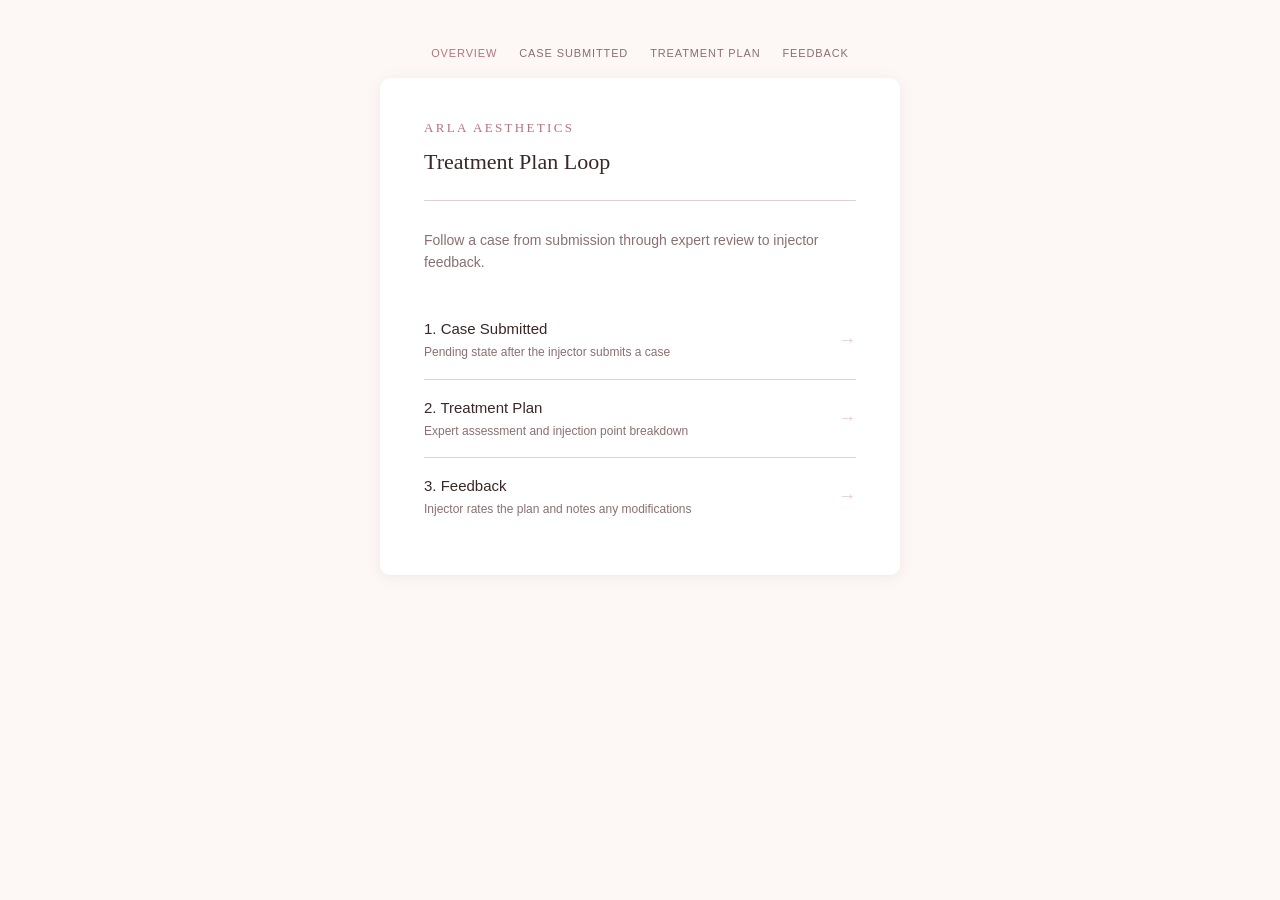
==== index.html @ d1d21cfb "free navigation between all screens" ====
<!DOCTYPE html>
<html lang="en">
<head>
  <meta charset="UTF-8" />
  <meta name="viewport" content="width=device-width, initial-scale=1.0" />
  <title>Treatment Plan Loop — Arla Aesthetics</title>
  <link rel="stylesheet" href="style.css" />
</head>
<body>
  <div class="page-stack">
  <nav class="proto-nav">
    <a href="index.html" class="active">Overview</a>
    <a href="case-submitted.html">Case Submitted</a>
    <a href="treatment-plan.html">Treatment Plan</a>
    <a href="feedback.html">Feedback</a>
  </nav>
  <div class="card">
    <p class="brand">Arla Aesthetics</p>
    <h1>Treatment Plan Loop</h1>
    <p style="color: var(--color-text-muted); font-size: 14px; margin-bottom: 28px;">
      Follow a case from submission through expert review to injector feedback.
    </p>
    <ol class="screen-list">
      <li>
        <a href="case-submitted.html">
          <div>
            <div class="screen-name">1. Case Submitted</div>
            <div class="screen-desc">Pending state after the injector submits a case</div>
          </div>
          <span class="screen-arrow">→</span>
        </a>
      </li>
      <li>
        <a href="treatment-plan.html">
          <div>
            <div class="screen-name">2. Treatment Plan</div>
            <div class="screen-desc">Expert assessment and injection point breakdown</div>
          </div>
          <span class="screen-arrow">→</span>
        </a>
      </li>
      <li>
        <a href="feedback.html">
          <div>
            <div class="screen-name">3. Feedback</div>
            <div class="screen-desc">Injector rates the plan and notes any modifications</div>
          </div>
          <span class="screen-arrow">→</span>
        </a>
      </li>
    </ol>
  </div>
  </div>
</body>
</html>
---- style.css ----
/* Arla Aesthetics — shared styles */

*, *::before, *::after {
  box-sizing: border-box;
  margin: 0;
  padding: 0;
}

:root {
  --color-bg: #fdf8f6;
  --color-card: #ffffff;
  --color-rose: #b5737a;
  --color-rose-light: #e8c8cb;
  --color-rose-pale: #f7eeef;
  --color-text: #3a2828;
  --color-text-muted: #8a7070;
  --color-border: #e2d0d1;
  --color-error: #c0392b;
  --color-error-bg: #fdf0ef;
  --radius: 10px;
  --shadow: 0 2px 16px rgba(90, 40, 40, 0.08);
}

body {
  background-color: var(--color-bg);
  color: var(--color-text);
  font-family: -apple-system, BlinkMacSystemFont, 'Segoe UI', sans-serif;
  font-size: 15px;
  line-height: 1.6;
  min-height: 100vh;
  display: flex;
  align-items: flex-start;
  justify-content: center;
  padding: 40px 16px 60px;
}

/* ── Card ── */
.card {
  background: var(--color-card);
  border-radius: var(--radius);
  box-shadow: var(--shadow);
  padding: 40px 44px;
  width: 100%;
  max-width: 520px;
}

/* ── Header ── */
.brand {
  font-family: Georgia, 'Times New Roman', serif;
  font-size: 13px;
  letter-spacing: 0.18em;
  text-transform: uppercase;
  color: var(--color-rose);
  margin-bottom: 6px;
}

h1 {
  font-family: Georgia, 'Times New Roman', serif;
  font-size: 22px;
  font-weight: normal;
  color: var(--color-text);
  margin-bottom: 28px;
  padding-bottom: 20px;
  border-bottom: 1px solid var(--color-border);
}

/* ── Step indicator ── */
.step-indicator {
  display: flex;
  align-items: center;
  gap: 12px;
  margin-bottom: 24px;
}

.step-label {
  font-size: 11px;
  text-transform: uppercase;
  letter-spacing: 0.1em;
  color: var(--color-text-muted);
  white-space: nowrap;
}

.step-bar {
  flex: 1;
  height: 4px;
  background: var(--color-rose-light);
  border-radius: 2px;
  overflow: hidden;
}

.step-bar-fill {
  height: 100%;
  width: 50%;
  background: var(--color-rose);
  border-radius: 2px;
}

/* ── Form ── */
.field {
  margin-bottom: 20px;
}

label {
  display: block;
  font-size: 12px;
  letter-spacing: 0.08em;
  text-transform: uppercase;
  color: var(--color-text-muted);
  margin-bottom: 6px;
}

input,
select,
textarea {
  width: 100%;
  padding: 10px 14px;
  border: 1.5px solid var(--color-border);
  border-radius: 7px;
  background: var(--color-bg);
  color: var(--color-text);
  font-size: 15px;
  font-family: inherit;
  transition: border-color 0.18s, box-shadow 0.18s;
  outline: none;
  appearance: none;
  -webkit-appearance: none;
}

input:focus,
select:focus,
textarea:focus {
  border-color: var(--color-rose);
  box-shadow: 0 0 0 3px rgba(181, 115, 122, 0.12);
}

select {
  background-image: url("data:image/svg+xml,%3Csvg xmlns='http://www.w3.org/2000/svg' width='12' height='8' viewBox='0 0 12 8'%3E%3Cpath d='M1 1l5 5 5-5' stroke='%238a7070' stroke-width='1.5' fill='none' stroke-linecap='round'/%3E%3C/svg%3E");
  background-repeat: no-repeat;
  background-position: right 14px center;
  padding-right: 36px;
  cursor: pointer;
}

textarea {
  resize: vertical;
  min-height: 90px;
}

/* ── Validation error states ── */
input.invalid,
select.invalid,
textarea.invalid {
  border-color: var(--color-error);
  background-color: var(--color-error-bg);
}

.error-msg {
  display: none;
  font-size: 12px;
  color: var(--color-error);
  margin-top: 5px;
}

.error-msg.visible {
  display: block;
}

/* ── Buttons ── */
.btn {
  display: inline-block;
  padding: 11px 28px;
  border-radius: 7px;
  font-size: 14px;
  font-family: inherit;
  cursor: pointer;
  border: none;
  transition: background 0.18s, color 0.18s, transform 0.1s;
}

.btn:active {
  transform: scale(0.98);
}

.btn-primary {
  background: var(--color-rose);
  color: #fff;
  width: 100%;
  margin-top: 8px;
  letter-spacing: 0.04em;
}

.btn-primary:hover {
  background: #a0666c;
}

.btn-secondary {
  background: transparent;
  color: var(--color-rose);
  border: 1.5px solid var(--color-rose-light);
  margin-right: 10px;
}

.btn-secondary:hover {
  background: var(--color-rose-pale);
}

/* ── Confirmation page ── */
.confirm-summary {
  background: var(--color-rose-pale);
  border-radius: 8px;
  padding: 20px 24px;
  margin-bottom: 28px;
}

.confirm-row {
  display: flex;
  justify-content: space-between;
  align-items: baseline;
  padding: 8px 0;
  border-bottom: 1px solid var(--color-rose-light);
}

.confirm-row:last-child {
  border-bottom: none;
}

.confirm-label {
  font-size: 11px;
  text-transform: uppercase;
  letter-spacing: 0.08em;
  color: var(--color-text-muted);
  min-width: 120px;
}

.confirm-value {
  font-size: 15px;
  color: var(--color-text);
  text-align: right;
  flex: 1;
  padding-left: 12px;
  word-break: break-word;
}

/* Chief complaint spans full width on confirm */
.confirm-row.complaint-row {
  flex-direction: column;
  gap: 6px;
}

.confirm-row.complaint-row .confirm-value {
  text-align: left;
  padding-left: 0;
}

.action-row {
  display: flex;
  justify-content: flex-end;
  align-items: center;
  gap: 10px;
}

/* ── Divider ── */
.divider {
  border: none;
  border-top: 1px solid var(--color-border);
  margin: 24px 0;
}

/* ── Prototype nav ── */
.page-stack {
  display: flex;
  flex-direction: column;
  width: 100%;
  max-width: 520px;
}

.proto-nav {
  display: flex;
  justify-content: center;
  flex-wrap: wrap;
  gap: 2px;
  margin-bottom: 10px;
}

.proto-nav a {
  font-size: 11px;
  text-transform: uppercase;
  letter-spacing: 0.08em;
  color: var(--color-text-muted);
  text-decoration: none;
  padding: 5px 10px;
  border-radius: 5px;
  transition: color 0.15s, background 0.15s;
}

.proto-nav a:hover {
  color: var(--color-rose);
  background: var(--color-rose-pale);
}

.proto-nav a.active {
  color: var(--color-rose);
}

/* ── Treatment Plan Loop ── */

.screen-list {
  list-style: none;
  padding: 0;
  margin: 0;
}

.screen-list li {
  border-bottom: 1px solid var(--color-border);
}

.screen-list li:last-child {
  border-bottom: none;
}

.screen-list a {
  display: flex;
  align-items: center;
  justify-content: space-between;
  padding: 16px 0;
  color: var(--color-text);
  text-decoration: none;
  gap: 12px;
}

.screen-name {
  font-size: 15px;
}

.screen-desc {
  font-size: 12px;
  color: var(--color-text-muted);
  margin-top: 2px;
}

.screen-arrow {
  color: var(--color-rose-light);
  font-size: 18px;
  flex-shrink: 0;
  transition: color 0.15s;
}

.screen-list a:hover .screen-arrow {
  color: var(--color-rose);
}

.status-badge {
  display: inline-block;
  font-size: 11px;
  letter-spacing: 0.08em;
  text-transform: uppercase;
  padding: 4px 12px;
  border-radius: 20px;
  margin-bottom: 24px;
}

.status-pending {
  background: var(--color-rose-pale);
  color: var(--color-rose);
  border: 1px solid var(--color-rose-light);
}

.section-heading {
  font-size: 12px;
  text-transform: uppercase;
  letter-spacing: 0.1em;
  color: var(--color-text-muted);
  margin: 24px 0 10px;
  font-weight: normal;
}

.patient-context {
  font-size: 13px;
  color: var(--color-text-muted);
  margin-bottom: 4px;
}

.expert-attribution {
  font-size: 13px;
  color: var(--color-text-muted);
  margin-bottom: 4px;
}

.injection-list {
  padding-left: 18px;
  margin: 0;
}

.injection-list li {
  padding: 10px 0;
  border-bottom: 1px solid var(--color-border);
  font-size: 15px;
}

.injection-list li:last-child {
  border-bottom: none;
}

.injection-note {
  display: block;
  font-size: 12px;
  color: var(--color-text-muted);
  margin-top: 3px;
}

.star-rating {
  display: flex;
  gap: 8px;
  margin-bottom: 24px;
}

.star {
  background: none;
  border: none;
  font-size: 28px;
  cursor: pointer;
  color: var(--color-rose-light);
  transition: color 0.15s;
  padding: 0;
  line-height: 1;
}

.star.active {
  color: var(--color-rose);
}

.btn-toggle-group {
  display: flex;
  gap: 10px;
  margin-bottom: 20px;
}

.btn-toggle {
  padding: 8px 24px;
  border-radius: 7px;
  border: 1.5px solid var(--color-rose-light);
  background: transparent;
  color: var(--color-text-muted);
  cursor: pointer;
  font-family: inherit;
  font-size: 14px;
  transition: background 0.15s, color 0.15s, border-color 0.15s;
}

.btn-toggle.selected {
  background: var(--color-rose);
  color: #fff;
  border-color: var(--color-rose);
}

.success-msg {
  color: var(--color-text);
  font-size: 16px;
  margin-bottom: 20px;
}

@media (max-width: 560px) {
  .card {
    padding: 28px 20px;
  }
}
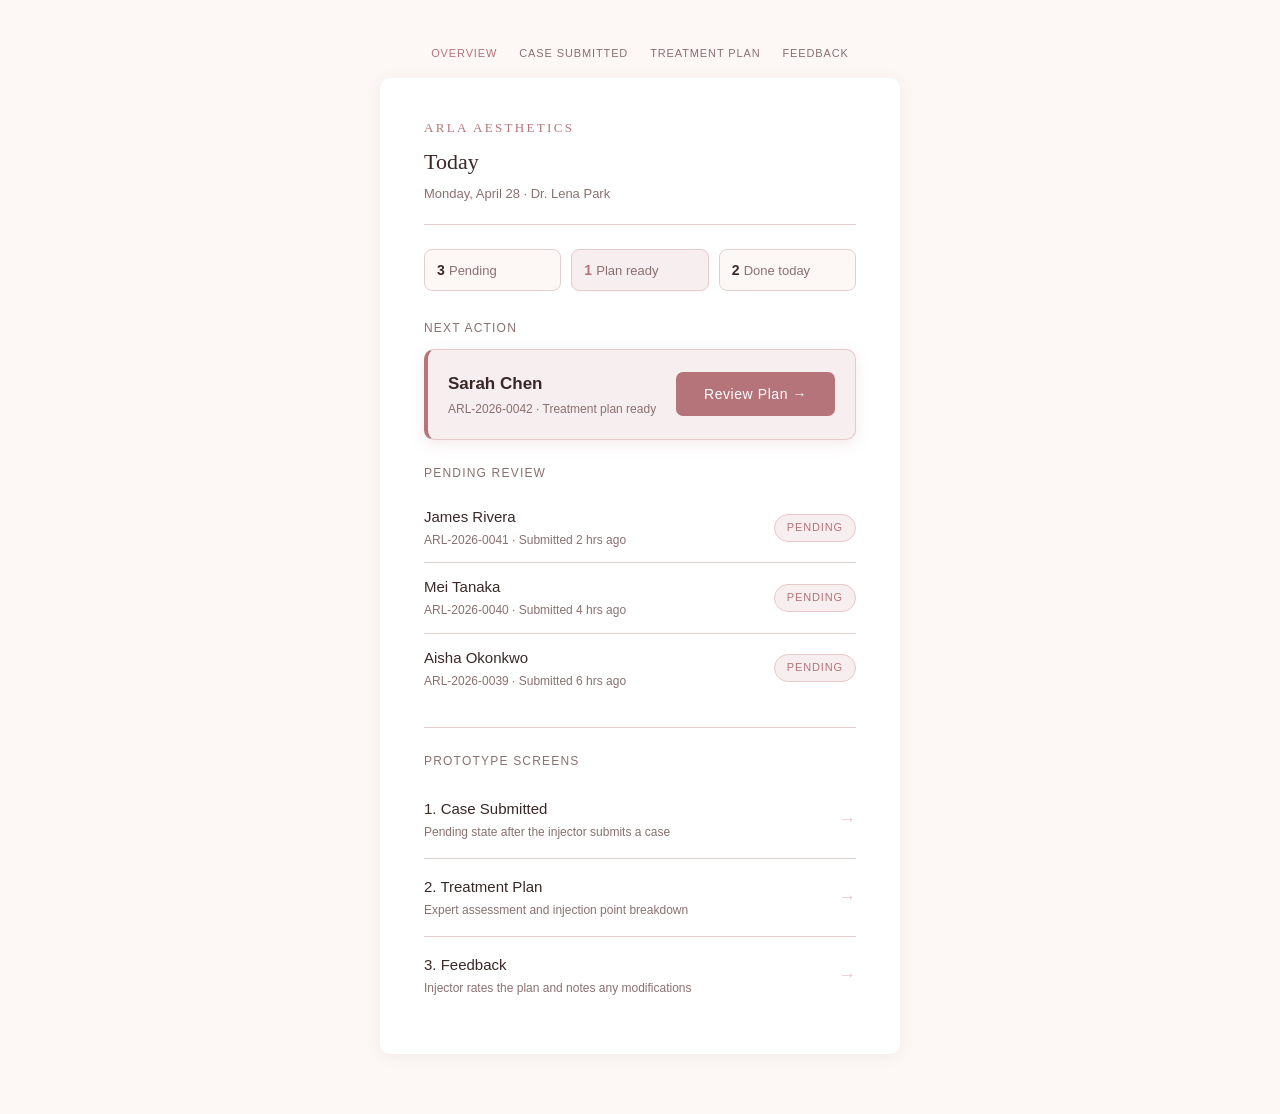
==== commit 8b32bf7b: "clinic state dashboard with stat strip and next action card" ====
--- a/index.html
+++ b/index.html
@@ -3,7 +3,7 @@
 <head>
   <meta charset="UTF-8" />
   <meta name="viewport" content="width=device-width, initial-scale=1.0" />
-  <title>Treatment Plan Loop — Arla Aesthetics</title>
+  <title>Clinic Dashboard — Arla Aesthetics</title>
   <link rel="stylesheet" href="style.css" />
 </head>
 <body>
@@ -16,10 +16,65 @@
   </nav>
   <div class="card">
     <p class="brand">Arla Aesthetics</p>
-    <h1>Treatment Plan Loop</h1>
-    <p style="color: var(--color-text-muted); font-size: 14px; margin-bottom: 28px;">
-      Follow a case from submission through expert review to injector feedback.
-    </p>
+    <h1 style="margin-bottom: 4px; padding-bottom: 0; border-bottom: none;">Today</h1>
+    <p style="color: var(--color-text-muted); font-size: 13px; margin-bottom: 24px; padding-bottom: 20px; border-bottom: 1px solid var(--color-border);">Monday, April 28 &middot; Dr. Lena Park</p>
+
+    <!-- Clinic state at a glance: pending / ready / completed -->
+    <div class="stat-strip">
+      <div class="stat-item">
+        <span class="stat-number">3</span>
+        <span class="stat-label">Pending</span>
+      </div>
+      <div class="stat-item stat-item--ready">
+        <span class="stat-number">1</span>
+        <span class="stat-label">Plan ready</span>
+      </div>
+      <div class="stat-item">
+        <span class="stat-number">2</span>
+        <span class="stat-label">Done today</span>
+      </div>
+    </div>
+
+    <!-- Highest-priority action: the one plan the injector needs to act on now -->
+    <p class="section-heading" style="margin-top: 0;">Next action</p>
+    <div class="next-action-card">
+      <div>
+        <div style="font-size: 17px; font-weight: 600; color: var(--color-text); margin-bottom: 3px;">Sarah Chen</div>
+        <div style="font-size: 12px; color: var(--color-text-muted);">ARL-2026-0042 &middot; Treatment plan ready</div>
+      </div>
+      <a href="treatment-plan.html" class="btn btn-primary" style="width: auto; margin-top: 0; white-space: nowrap; text-decoration: none;">Review Plan &rarr;</a>
+    </div>
+
+    <!-- Remaining open cases awaiting expert review -->
+    <p class="section-heading">Pending review</p>
+    <div class="case-list">
+      <div class="case-row">
+        <div>
+          <div class="case-name">James Rivera</div>
+          <div class="case-meta">ARL-2026-0041 &middot; Submitted 2 hrs ago</div>
+        </div>
+        <span class="status-badge status-pending" style="margin-bottom: 0;">Pending</span>
+      </div>
+      <div class="case-row">
+        <div>
+          <div class="case-name">Mei Tanaka</div>
+          <div class="case-meta">ARL-2026-0040 &middot; Submitted 4 hrs ago</div>
+        </div>
+        <span class="status-badge status-pending" style="margin-bottom: 0;">Pending</span>
+      </div>
+      <div class="case-row">
+        <div>
+          <div class="case-name">Aisha Okonkwo</div>
+          <div class="case-meta">ARL-2026-0039 &middot; Submitted 6 hrs ago</div>
+        </div>
+        <span class="status-badge status-pending" style="margin-bottom: 0;">Pending</span>
+      </div>
+    </div>
+
+    <hr class="divider" style="margin-top: 0;" />
+
+    <!-- Prototype navigation — jump to any screen in the treatment loop -->
+    <p class="section-heading" style="margin-top: 0;">Prototype screens</p>
     <ol class="screen-list">
       <li>
         <a href="case-submitted.html">
@@ -27,7 +82,7 @@
             <div class="screen-name">1. Case Submitted</div>
             <div class="screen-desc">Pending state after the injector submits a case</div>
           </div>
-          <span class="screen-arrow">→</span>
+          <span class="screen-arrow">&rarr;</span>
         </a>
       </li>
       <li>
@@ -36,7 +91,7 @@
             <div class="screen-name">2. Treatment Plan</div>
             <div class="screen-desc">Expert assessment and injection point breakdown</div>
           </div>
-          <span class="screen-arrow">→</span>
+          <span class="screen-arrow">&rarr;</span>
         </a>
       </li>
       <li>
@@ -45,7 +100,7 @@
             <div class="screen-name">3. Feedback</div>
             <div class="screen-desc">Injector rates the plan and notes any modifications</div>
           </div>
-          <span class="screen-arrow">→</span>
+          <span class="screen-arrow">&rarr;</span>
         </a>
       </li>
     </ol>
--- a/style.css
+++ b/style.css
@@ -459,8 +459,162 @@
   margin-bottom: 20px;
 }
 
+/* ── Expert assignment card (case-submitted) ── */
+.expert-card {
+  display: flex;
+  align-items: flex-start;
+  gap: 16px;
+  background: var(--color-rose-pale);
+  border: 1px solid var(--color-rose-light);
+  border-left: 3px solid var(--color-rose);
+  border-radius: var(--radius);
+  padding: 16px;
+  margin-bottom: 20px;
+}
+
+.expert-avatar {
+  width: 46px;
+  height: 46px;
+  border-radius: 50%;
+  background: var(--color-rose);
+  color: #fff;
+  font-family: Georgia, serif;
+  font-size: 17px;
+  display: flex;
+  align-items: center;
+  justify-content: center;
+  flex-shrink: 0;
+  position: relative;
+}
+
+/* green "online" dot — signals the expert is actively reviewing */
+.expert-avatar::after {
+  content: '';
+  position: absolute;
+  bottom: 2px;
+  right: 2px;
+  width: 11px;
+  height: 11px;
+  border-radius: 50%;
+  background: #5aab6b;
+  border: 2px solid var(--color-card);
+}
+
+.expert-name {
+  font-size: 14px;
+  font-weight: 600;
+  color: var(--color-text);
+  margin-bottom: 2px;
+}
+
+.expert-title {
+  font-size: 11px;
+  text-transform: uppercase;
+  letter-spacing: 0.07em;
+  color: var(--color-text-muted);
+  margin-bottom: 8px;
+}
+
+.expert-message {
+  font-size: 13px;
+  color: var(--color-text);
+  font-style: italic;
+  line-height: 1.5;
+}
+
+/* ── Clinic dashboard (index.html) ── */
+.stat-strip {
+  display: grid;
+  grid-template-columns: repeat(3, 1fr);
+  gap: 10px;
+  margin-bottom: 28px;
+}
+
+.stat-item {
+  background: var(--color-bg);
+  border: 1px solid var(--color-border);
+  border-radius: 8px;
+  padding: 8px 12px;
+  text-align: left;
+}
+
+.stat-item--ready {
+  background: var(--color-rose-pale);
+  border-color: var(--color-rose-light);
+}
+
+.stat-number {
+  display: inline;
+  font-family: inherit;
+  font-size: 14px;
+  font-weight: 600;
+  color: var(--color-text);
+}
+
+.stat-item--ready .stat-number {
+  color: var(--color-rose);
+}
+
+.stat-label {
+  display: inline;
+  font-size: 13px;
+  color: var(--color-text-muted);
+}
+
+.next-action-card {
+  display: flex;
+  align-items: center;
+  justify-content: space-between;
+  gap: 16px;
+  background: var(--color-rose-pale);
+  border: 1px solid var(--color-rose-light);
+  border-left: 4px solid var(--color-rose);
+  border-radius: var(--radius);
+  padding: 20px;
+  margin-bottom: 24px;
+  box-shadow: 0 4px 16px rgba(181, 115, 122, 0.14);
+}
+
+.case-list {
+  margin-bottom: 24px;
+}
+
+.case-row {
+  display: flex;
+  align-items: center;
+  justify-content: space-between;
+  padding: 12px 0;
+  border-bottom: 1px solid var(--color-border);
+  gap: 12px;
+}
+
+.case-row:last-child {
+  border-bottom: none;
+}
+
+.case-name {
+  font-size: 15px;
+  color: var(--color-text);
+}
+
+.case-meta {
+  font-size: 12px;
+  color: var(--color-text-muted);
+  margin-top: 2px;
+}
+
 @media (max-width: 560px) {
   .card {
     padding: 28px 20px;
   }
-}
+
+  .next-action-card {
+    flex-direction: column;
+    align-items: flex-start;
+  }
+
+  .next-action-card .btn {
+    width: 100%;
+    text-align: center;
+  }
+}
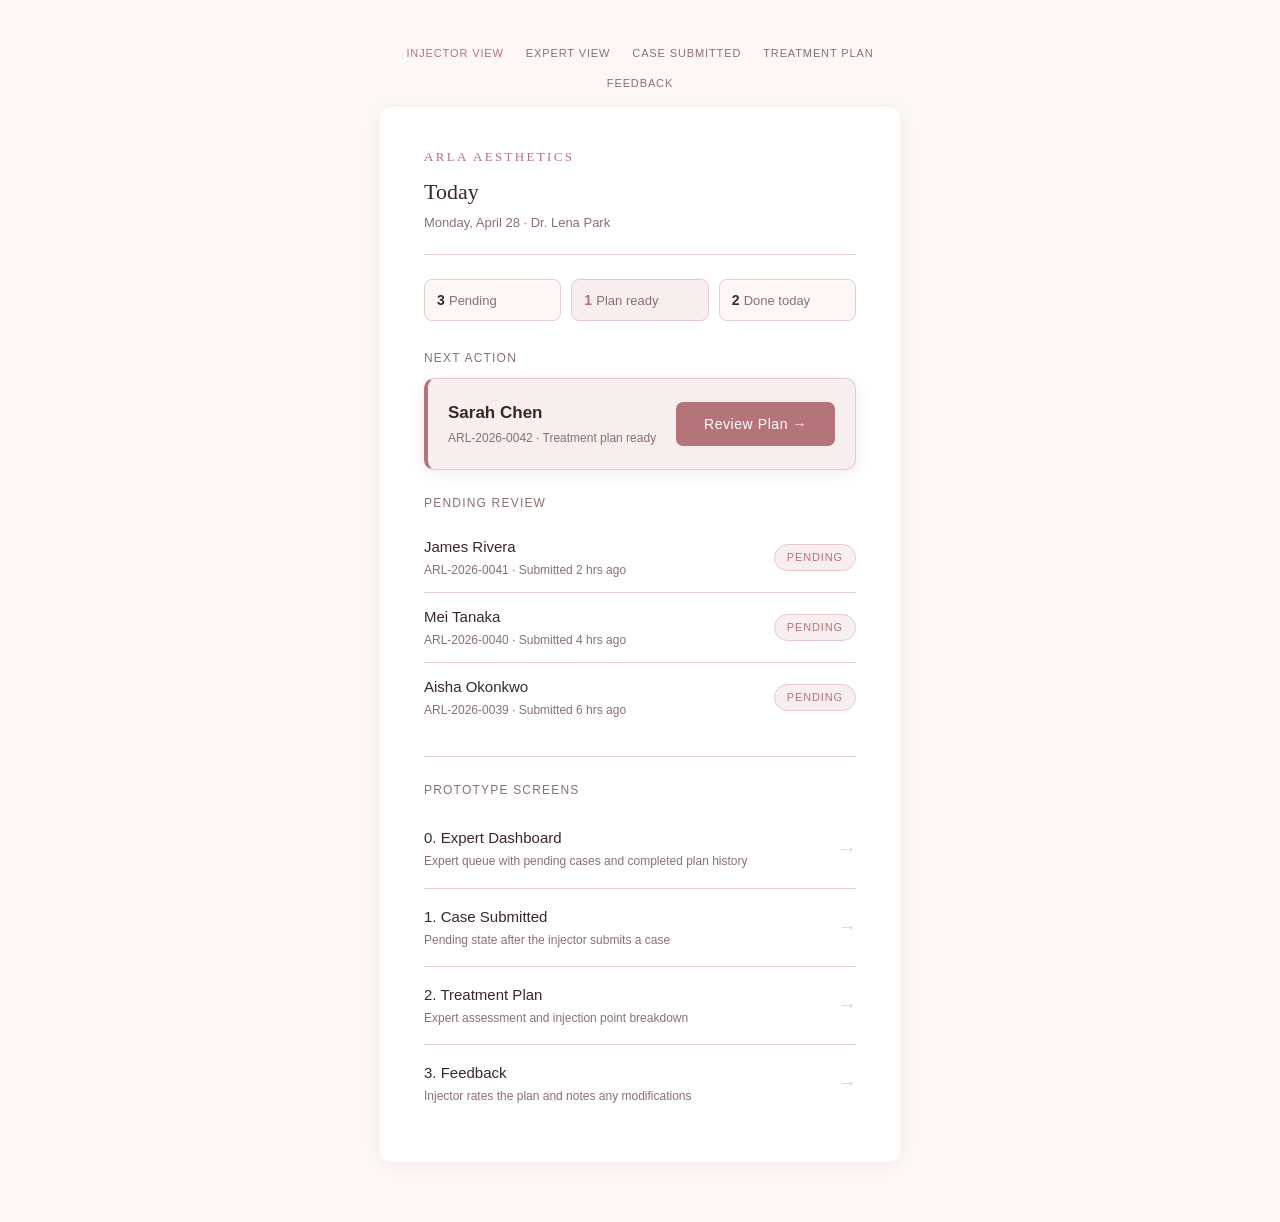
==== commit 2dd76093: "add expert dashboard via custom newscreen command" ====
--- a/index.html
+++ b/index.html
@@ -9,7 +9,8 @@
 <body>
   <div class="page-stack">
   <nav class="proto-nav">
-    <a href="index.html" class="active">Overview</a>
+    <a href="index.html" class="active">Injector View</a>
+    <a href="expert-dashboard.html">Expert View</a>
     <a href="case-submitted.html">Case Submitted</a>
     <a href="treatment-plan.html">Treatment Plan</a>
     <a href="feedback.html">Feedback</a>
@@ -77,6 +78,15 @@
     <p class="section-heading" style="margin-top: 0;">Prototype screens</p>
     <ol class="screen-list">
       <li>
+        <a href="expert-dashboard.html">
+          <div>
+            <div class="screen-name">0. Expert Dashboard</div>
+            <div class="screen-desc">Expert queue with pending cases and completed plan history</div>
+          </div>
+          <span class="screen-arrow">&rarr;</span>
+        </a>
+      </li>
+      <li>
         <a href="case-submitted.html">
           <div>
             <div class="screen-name">1. Case Submitted</div>
--- a/style.css
+++ b/style.css
@@ -459,6 +459,61 @@
   margin-bottom: 20px;
 }
 
+/* ── Quick feedback (feedback.html) ── */
+.feedback-section-label {
+  font-size: 11px;
+  text-transform: uppercase;
+  letter-spacing: 0.12em;
+  color: var(--color-text-muted);
+  margin-bottom: 10px;
+}
+
+/* Larger stars — full-width spread, easy tap target */
+.star-rating--quick {
+  justify-content: space-between;
+  gap: 0;
+  margin-bottom: 28px;
+}
+
+.star-rating--quick .star {
+  font-size: 40px;
+  padding: 8px 6px;
+  min-width: 48px;
+  min-height: 56px;
+  display: flex;
+  align-items: center;
+  justify-content: center;
+}
+
+/* Full-width toggle buttons with generous tap area */
+.btn-toggle-group--quick {
+  margin-bottom: 0;
+}
+
+.btn-toggle--quick {
+  flex: 1;
+  padding: 14px 0;
+  font-size: 16px;
+  text-align: center;
+}
+
+/* Inline text link to expand the note field */
+.btn-add-note {
+  background: none;
+  border: none;
+  color: var(--color-text-muted);
+  font-family: inherit;
+  font-size: 13px;
+  cursor: pointer;
+  padding: 14px 0 20px;
+  display: block;
+  text-align: left;
+}
+
+.btn-add-note:hover {
+  color: var(--color-rose);
+}
+
 /* ── Expert assignment card (case-submitted) ── */
 .expert-card {
   display: flex;
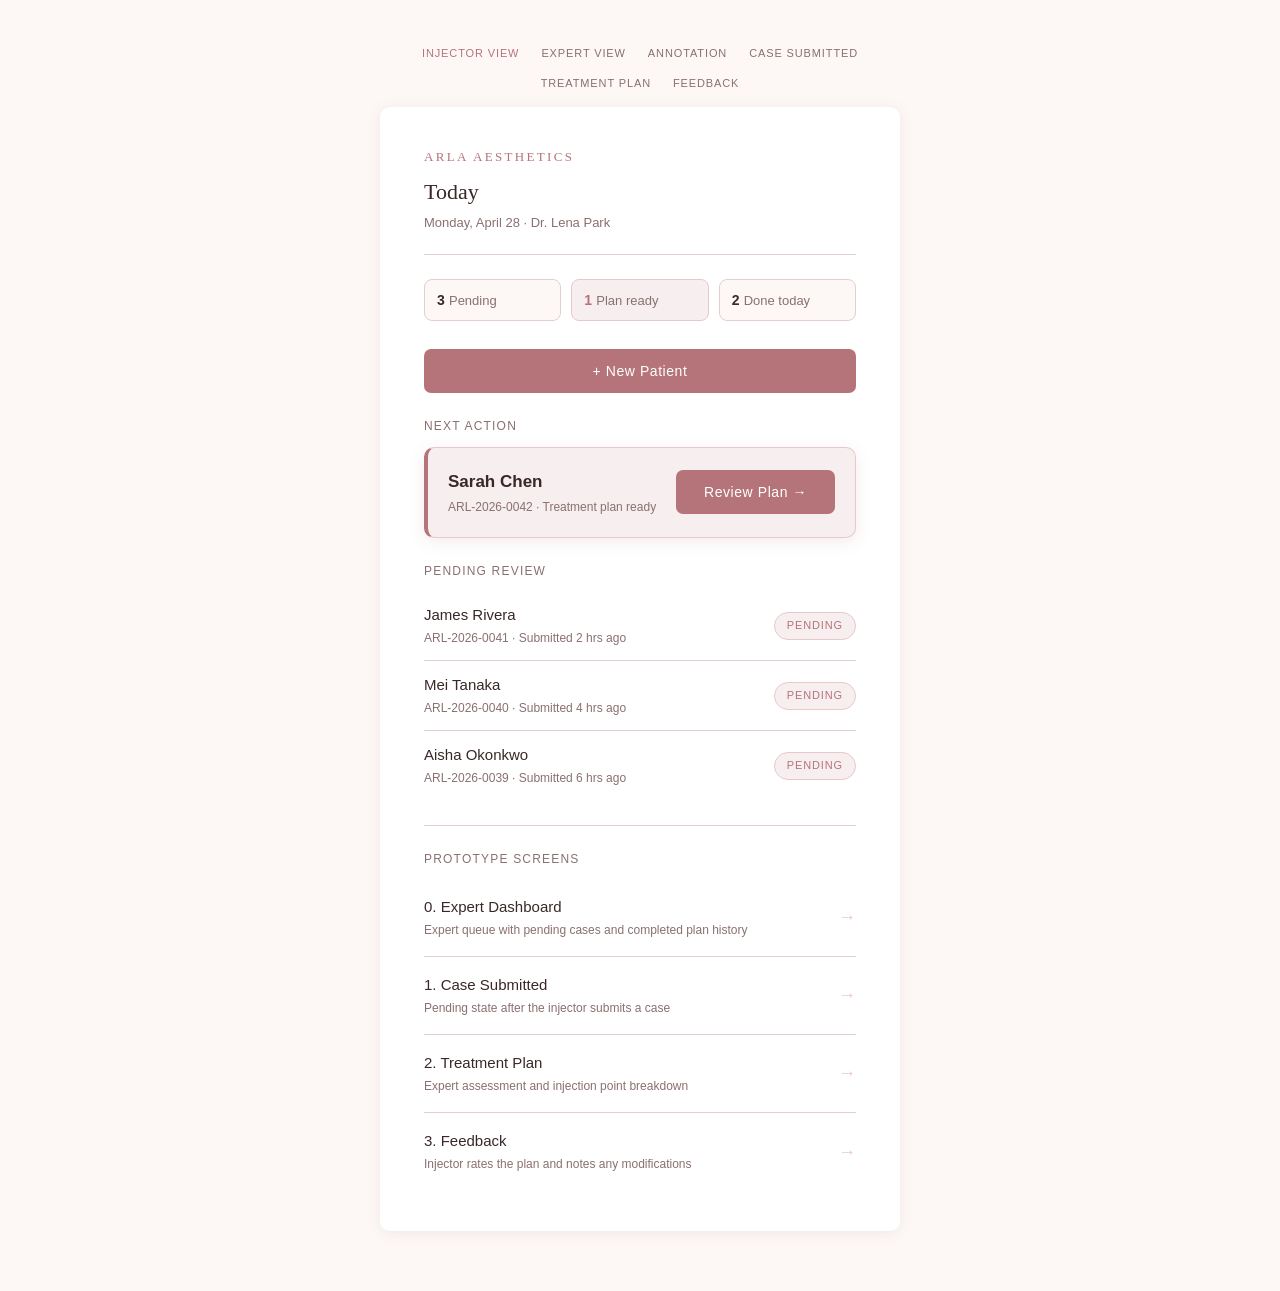
==== commit f67ee994: "redesign case-submitted as read-only pending case summary" ====
--- a/index.html
+++ b/index.html
@@ -11,6 +11,7 @@
   <nav class="proto-nav">
     <a href="index.html" class="active">Injector View</a>
     <a href="expert-dashboard.html">Expert View</a>
+    <a href="expert-annotation.html">Annotation</a>
     <a href="case-submitted.html">Case Submitted</a>
     <a href="treatment-plan.html">Treatment Plan</a>
     <a href="feedback.html">Feedback</a>
@@ -35,6 +36,9 @@
         <span class="stat-label">Done today</span>
       </div>
     </div>
+
+    <!-- Primary CTA: start a new case -->
+    <a href="intake-form.html" class="btn btn-primary" style="display: block; text-align: center; text-decoration: none; margin-bottom: 24px;">+ New Patient</a>
 
     <!-- Highest-priority action: the one plan the injector needs to act on now -->
     <p class="section-heading" style="margin-top: 0;">Next action</p>
--- a/style.css
+++ b/style.css
@@ -241,6 +241,12 @@
   word-break: break-word;
 }
 
+/* Metadata values (e.g. timestamp) render smaller and muted */
+.confirm-value--meta {
+  font-size: 13px;
+  color: var(--color-text-muted);
+}
+
 /* Chief complaint spans full width on confirm */
 .confirm-row.complaint-row {
   flex-direction: column;
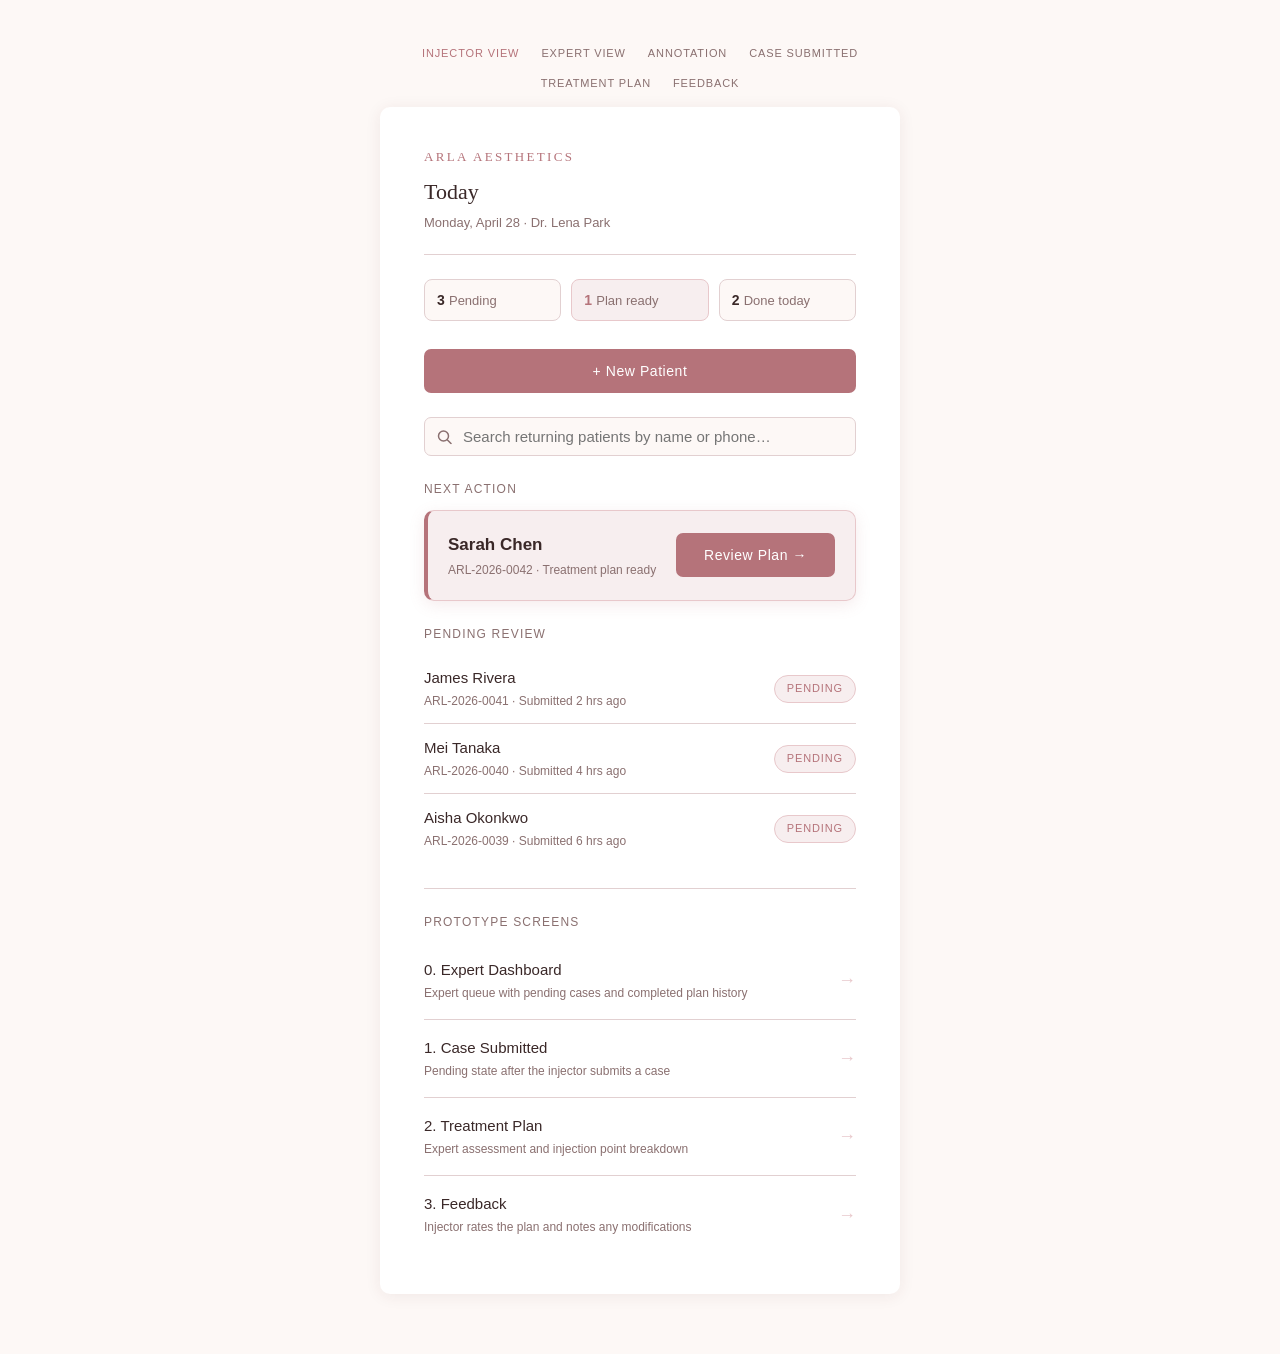
==== commit b08b4818: "add patient search with demo patients to home screen" ====
--- a/index.html
+++ b/index.html
@@ -5,6 +5,100 @@
   <meta name="viewport" content="width=device-width, initial-scale=1.0" />
   <title>Clinic Dashboard — Arla Aesthetics</title>
   <link rel="stylesheet" href="style.css" />
+  <style>
+    .patient-search {
+      position: relative;
+      margin-bottom: 24px;
+    }
+
+    .search-input-wrap {
+      position: relative;
+    }
+
+    .search-input-wrap svg {
+      position: absolute;
+      left: 13px;
+      top: 50%;
+      transform: translateY(-50%);
+      pointer-events: none;
+      color: var(--color-text-muted);
+    }
+
+    #patientSearchInput {
+      padding-left: 38px;
+    }
+
+    .search-results {
+      position: absolute;
+      top: calc(100% + 6px);
+      left: 0;
+      right: 0;
+      background: var(--color-card);
+      border: 1.5px solid var(--color-border);
+      border-radius: var(--radius);
+      box-shadow: var(--shadow);
+      z-index: 100;
+      overflow: hidden;
+    }
+
+    .search-result-row {
+      display: flex;
+      align-items: center;
+      justify-content: space-between;
+      gap: 12px;
+      padding: 12px 16px;
+      border-bottom: 1px solid var(--color-border);
+    }
+
+    .search-result-row:last-child {
+      border-bottom: none;
+    }
+
+    .search-result-name {
+      font-size: 15px;
+      font-weight: 600;
+      color: var(--color-text);
+      margin-bottom: 2px;
+    }
+
+    .search-result-meta {
+      font-size: 12px;
+      color: var(--color-text-muted);
+    }
+
+    .btn-open-patient {
+      display: inline-block;
+      padding: 7px 16px;
+      border-radius: 7px;
+      font-size: 13px;
+      font-family: inherit;
+      cursor: pointer;
+      border: 1.5px solid var(--color-rose-light);
+      background: transparent;
+      color: var(--color-rose);
+      white-space: nowrap;
+      text-decoration: none;
+      transition: background 0.15s, color 0.15s;
+      flex-shrink: 0;
+    }
+
+    .btn-open-patient:hover {
+      background: var(--color-rose);
+      color: #fff;
+    }
+
+    .search-empty {
+      padding: 16px;
+      font-size: 13px;
+      color: var(--color-text-muted);
+      text-align: center;
+    }
+
+    .search-empty a {
+      color: var(--color-rose);
+      text-decoration: underline;
+    }
+  </style>
 </head>
 <body>
   <div class="page-stack">
@@ -40,6 +134,24 @@
     <!-- Primary CTA: start a new case -->
     <a href="intake-form.html" class="btn btn-primary" style="display: block; text-align: center; text-decoration: none; margin-bottom: 24px;">+ New Patient</a>
 
+    <!-- Patient search — find returning patients to avoid duplicate case creation -->
+    <div class="patient-search" id="patientSearch">
+      <div class="search-input-wrap">
+        <svg width="15" height="15" viewBox="0 0 15 15" fill="none" xmlns="http://www.w3.org/2000/svg" aria-hidden="true">
+          <circle cx="6.5" cy="6.5" r="5" stroke="currentColor" stroke-width="1.5"/>
+          <line x1="10.5" y1="10.5" x2="14" y2="14" stroke="currentColor" stroke-width="1.5" stroke-linecap="round"/>
+        </svg>
+        <input
+          type="text"
+          id="patientSearchInput"
+          placeholder="Search returning patients by name or phone…"
+          autocomplete="off"
+          aria-label="Search returning patients"
+        />
+      </div>
+      <div class="search-results" id="searchResults" hidden></div>
+    </div>
+
     <!-- Highest-priority action: the one plan the injector needs to act on now -->
     <p class="section-heading" style="margin-top: 0;">Next action</p>
     <div class="next-action-card">
@@ -120,5 +232,56 @@
     </ol>
   </div>
   </div>
+
+  <script>
+    const PATIENTS = [
+      { name: 'Sarah Cohen',  phone: '052-1234567', lastVisit: 'April 15, 2026' },
+      { name: 'Mia Levi',    phone: '054-9876543', lastVisit: 'March 6, 2026'  },
+      { name: 'Dana Shapiro', phone: '050-1112233', lastVisit: 'April 29, 2026' },
+    ];
+
+    const searchWrap   = document.getElementById('patientSearch');
+    const searchInput  = document.getElementById('patientSearchInput');
+    const resultsPanel = document.getElementById('searchResults');
+
+    function renderResults(query) {
+      const q = query.trim().toLowerCase();
+      if (!q) { resultsPanel.hidden = true; return; }
+
+      const hits = PATIENTS.filter(p =>
+        p.name.toLowerCase().includes(q) || p.phone.includes(q)
+      );
+
+      resultsPanel.hidden = false;
+
+      if (hits.length === 0) {
+        resultsPanel.innerHTML =
+          '<div class="search-empty">No patients found — ' +
+          '<a href="intake-form.html">create new patient instead</a></div>';
+        return;
+      }
+
+      resultsPanel.innerHTML = hits.map(p =>
+        '<div class="search-result-row">' +
+          '<div>' +
+            '<div class="search-result-name">' + p.name + '</div>' +
+            '<div class="search-result-meta">' + p.phone + ' &middot; Last visit ' + p.lastVisit + '</div>' +
+          '</div>' +
+          '<a href="patient-folder.html" class="btn-open-patient">Open Patient</a>' +
+        '</div>'
+      ).join('');
+    }
+
+    searchInput.addEventListener('input', function() { renderResults(this.value); });
+
+    searchInput.addEventListener('keydown', function(e) {
+      if (e.key === 'Escape') { this.value = ''; resultsPanel.hidden = true; }
+    });
+
+    // Close results when clicking outside the search widget
+    document.addEventListener('click', function(e) {
+      if (!searchWrap.contains(e.target)) { resultsPanel.hidden = true; }
+    });
+  </script>
 </body>
 </html>
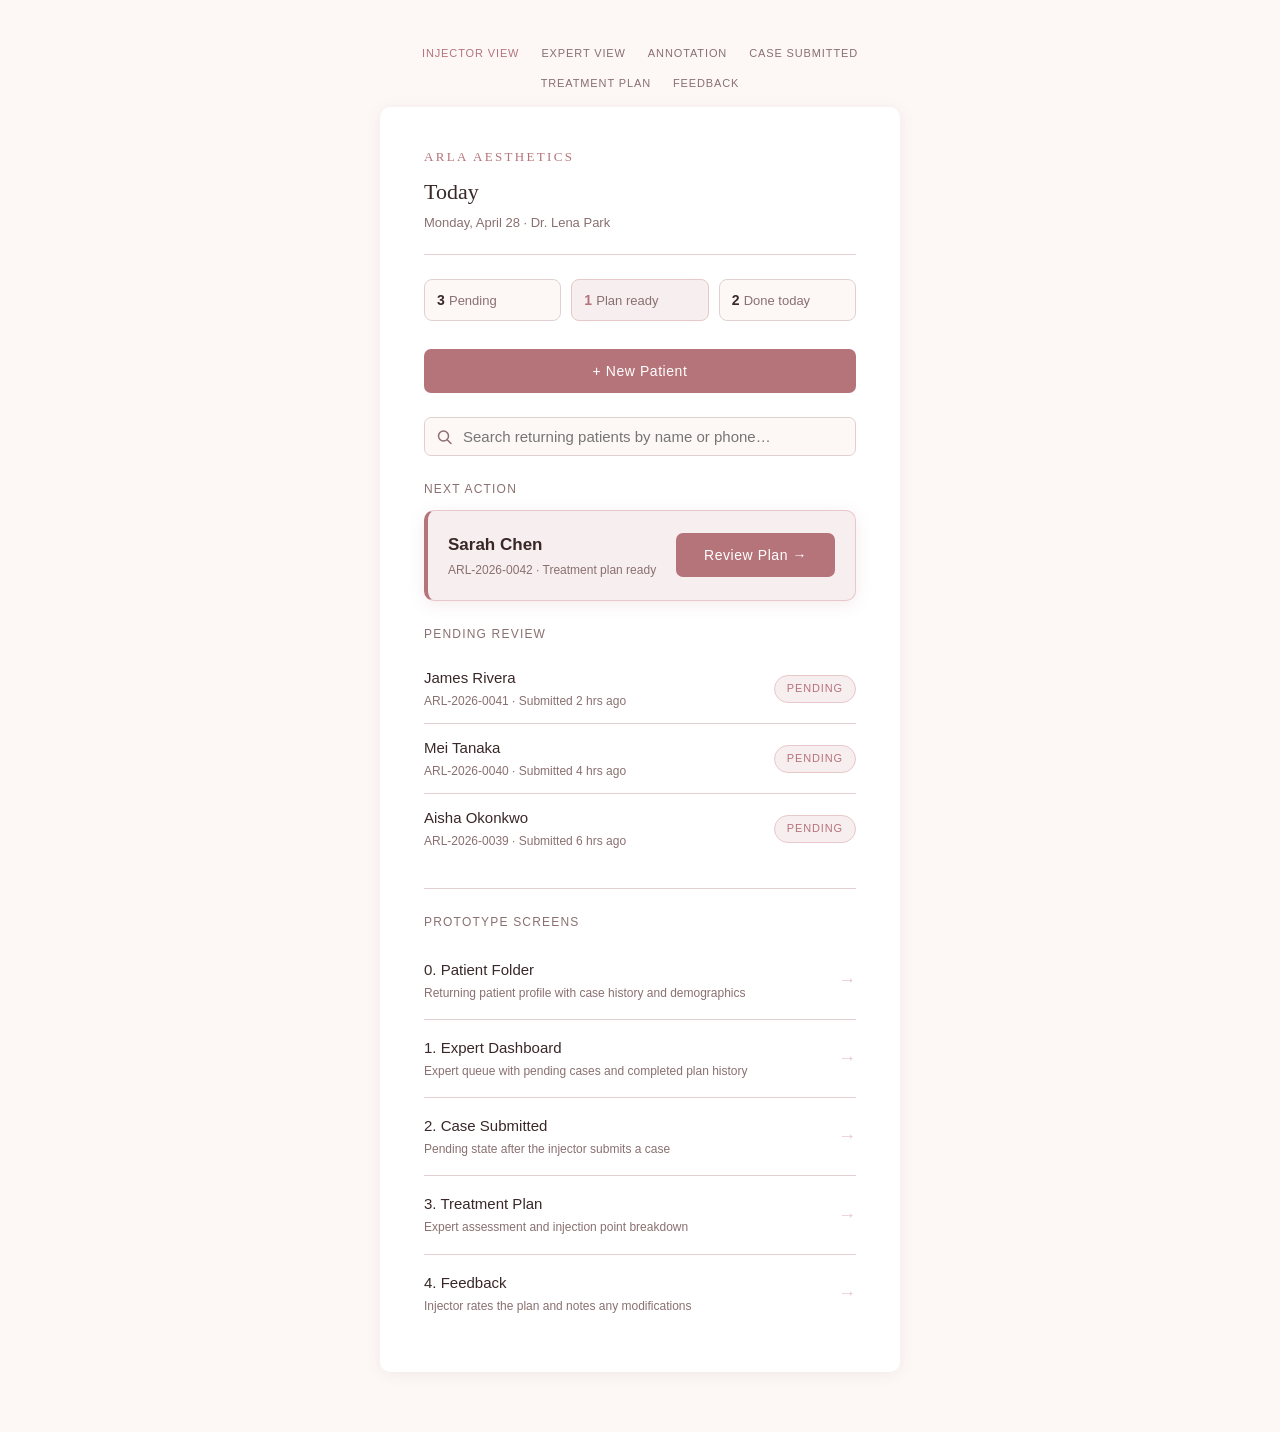
==== commit 6a63c985: "patient folder with returning patient flow bypassing intake" ====
--- a/index.html
+++ b/index.html
@@ -194,9 +194,18 @@
     <p class="section-heading" style="margin-top: 0;">Prototype screens</p>
     <ol class="screen-list">
       <li>
+        <a href="patient-folder.html">
+          <div>
+            <div class="screen-name">0. Patient Folder</div>
+            <div class="screen-desc">Returning patient profile with case history and demographics</div>
+          </div>
+          <span class="screen-arrow">&rarr;</span>
+        </a>
+      </li>
+      <li>
         <a href="expert-dashboard.html">
           <div>
-            <div class="screen-name">0. Expert Dashboard</div>
+            <div class="screen-name">1. Expert Dashboard</div>
             <div class="screen-desc">Expert queue with pending cases and completed plan history</div>
           </div>
           <span class="screen-arrow">&rarr;</span>
@@ -205,7 +214,7 @@
       <li>
         <a href="case-submitted.html">
           <div>
-            <div class="screen-name">1. Case Submitted</div>
+            <div class="screen-name">2. Case Submitted</div>
             <div class="screen-desc">Pending state after the injector submits a case</div>
           </div>
           <span class="screen-arrow">&rarr;</span>
@@ -214,7 +223,7 @@
       <li>
         <a href="treatment-plan.html">
           <div>
-            <div class="screen-name">2. Treatment Plan</div>
+            <div class="screen-name">3. Treatment Plan</div>
             <div class="screen-desc">Expert assessment and injection point breakdown</div>
           </div>
           <span class="screen-arrow">&rarr;</span>
@@ -223,7 +232,7 @@
       <li>
         <a href="feedback.html">
           <div>
-            <div class="screen-name">3. Feedback</div>
+            <div class="screen-name">4. Feedback</div>
             <div class="screen-desc">Injector rates the plan and notes any modifications</div>
           </div>
           <span class="screen-arrow">&rarr;</span>
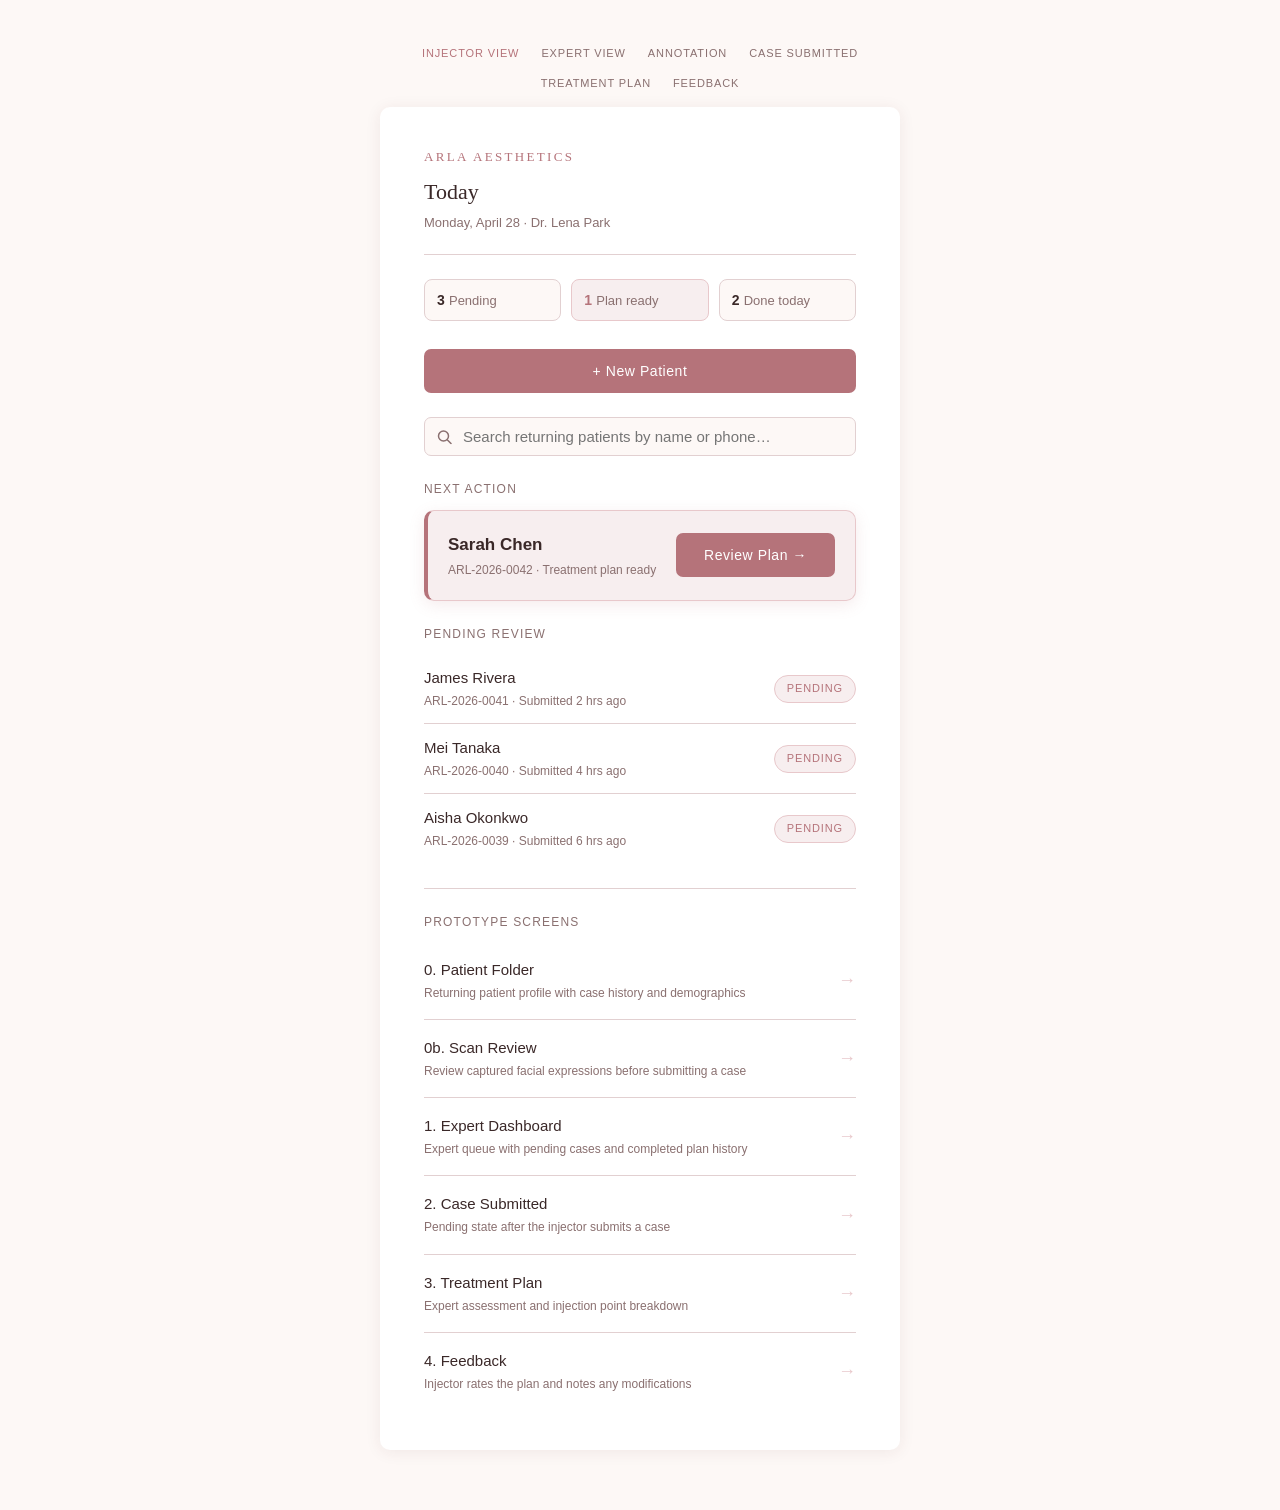
==== commit cea34a07: "two-mode scan review with retake per expression and submit flow" ====
--- a/index.html
+++ b/index.html
@@ -203,6 +203,15 @@
         </a>
       </li>
       <li>
+        <a href="scan-review.html">
+          <div>
+            <div class="screen-name">0b. Scan Review</div>
+            <div class="screen-desc">Review captured facial expressions before submitting a case</div>
+          </div>
+          <span class="screen-arrow">&rarr;</span>
+        </a>
+      </li>
+      <li>
         <a href="expert-dashboard.html">
           <div>
             <div class="screen-name">1. Expert Dashboard</div>
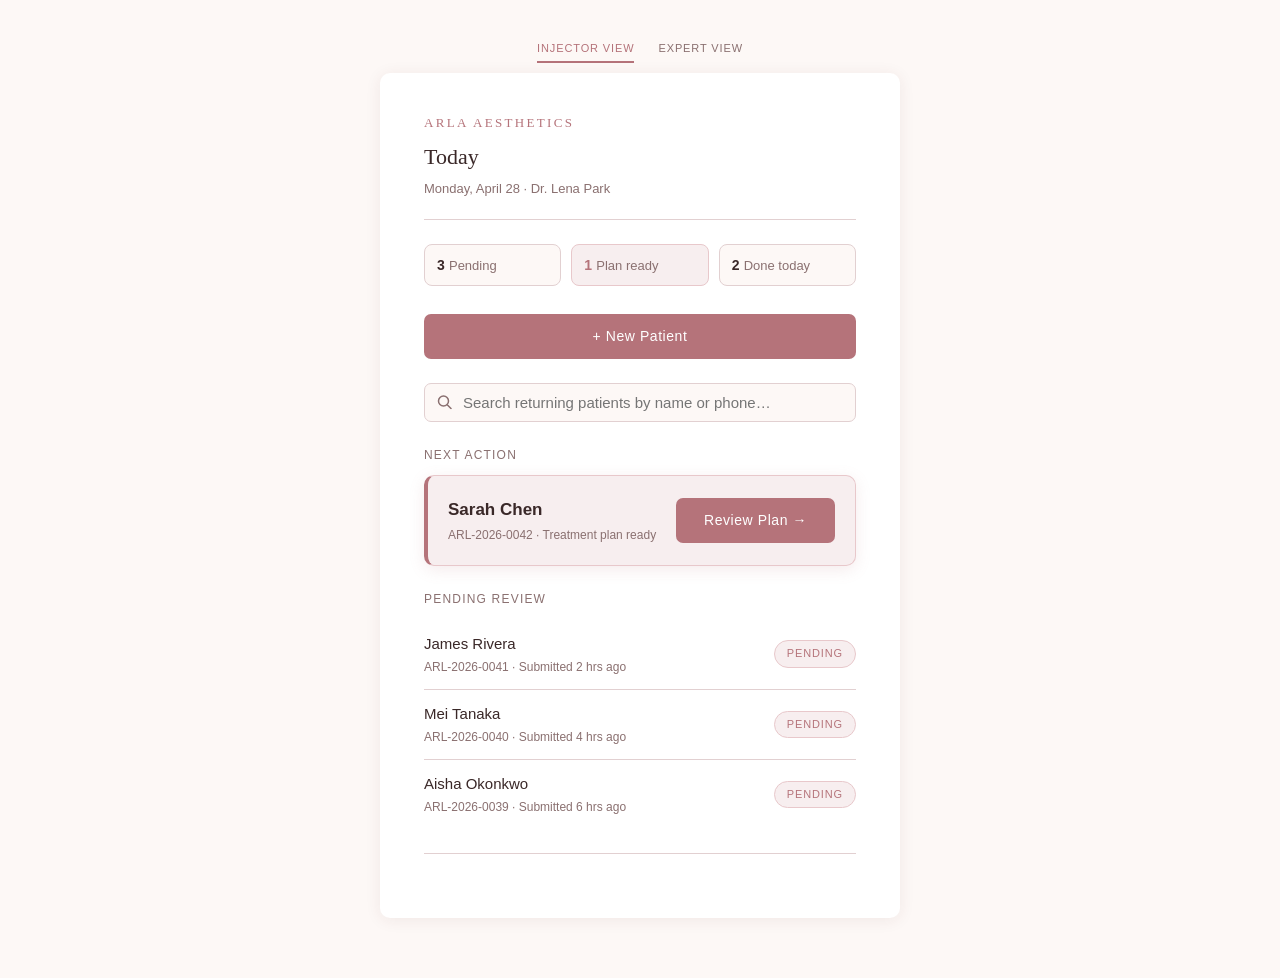
==== commit 054eba5a: "fix Write Plan link to expert-annotation, remove step bars from intake screens" ====
--- a/index.html
+++ b/index.html
@@ -105,10 +105,6 @@
   <nav class="proto-nav">
     <a href="index.html" class="active">Injector View</a>
     <a href="expert-dashboard.html">Expert View</a>
-    <a href="expert-annotation.html">Annotation</a>
-    <a href="case-submitted.html">Case Submitted</a>
-    <a href="treatment-plan.html">Treatment Plan</a>
-    <a href="feedback.html">Feedback</a>
   </nav>
   <div class="card">
     <p class="brand">Arla Aesthetics</p>
@@ -189,65 +185,6 @@
     </div>
 
     <hr class="divider" style="margin-top: 0;" />
-
-    <!-- Prototype navigation — jump to any screen in the treatment loop -->
-    <p class="section-heading" style="margin-top: 0;">Prototype screens</p>
-    <ol class="screen-list">
-      <li>
-        <a href="patient-folder.html">
-          <div>
-            <div class="screen-name">0. Patient Folder</div>
-            <div class="screen-desc">Returning patient profile with case history and demographics</div>
-          </div>
-          <span class="screen-arrow">&rarr;</span>
-        </a>
-      </li>
-      <li>
-        <a href="scan-review.html">
-          <div>
-            <div class="screen-name">0b. Scan Review</div>
-            <div class="screen-desc">Review captured facial expressions before submitting a case</div>
-          </div>
-          <span class="screen-arrow">&rarr;</span>
-        </a>
-      </li>
-      <li>
-        <a href="expert-dashboard.html">
-          <div>
-            <div class="screen-name">1. Expert Dashboard</div>
-            <div class="screen-desc">Expert queue with pending cases and completed plan history</div>
-          </div>
-          <span class="screen-arrow">&rarr;</span>
-        </a>
-      </li>
-      <li>
-        <a href="case-submitted.html">
-          <div>
-            <div class="screen-name">2. Case Submitted</div>
-            <div class="screen-desc">Pending state after the injector submits a case</div>
-          </div>
-          <span class="screen-arrow">&rarr;</span>
-        </a>
-      </li>
-      <li>
-        <a href="treatment-plan.html">
-          <div>
-            <div class="screen-name">3. Treatment Plan</div>
-            <div class="screen-desc">Expert assessment and injection point breakdown</div>
-          </div>
-          <span class="screen-arrow">&rarr;</span>
-        </a>
-      </li>
-      <li>
-        <a href="feedback.html">
-          <div>
-            <div class="screen-name">4. Feedback</div>
-            <div class="screen-desc">Injector rates the plan and notes any modifications</div>
-          </div>
-          <span class="screen-arrow">&rarr;</span>
-        </a>
-      </li>
-    </ol>
   </div>
   </div>
 
--- a/style.css
+++ b/style.css
@@ -283,8 +283,7 @@
 .proto-nav {
   display: flex;
   justify-content: center;
-  flex-wrap: wrap;
-  gap: 2px;
+  gap: 24px;
   margin-bottom: 10px;
 }
 
@@ -294,18 +293,17 @@
   letter-spacing: 0.08em;
   color: var(--color-text-muted);
   text-decoration: none;
-  padding: 5px 10px;
-  border-radius: 5px;
-  transition: color 0.15s, background 0.15s;
+  padding-bottom: 3px;
+  transition: color 0.15s;
 }
 
 .proto-nav a:hover {
   color: var(--color-rose);
-  background: var(--color-rose-pale);
 }
 
 .proto-nav a.active {
   color: var(--color-rose);
+  border-bottom: 2px solid var(--color-rose);
 }
 
 /* ── Treatment Plan Loop ── */
